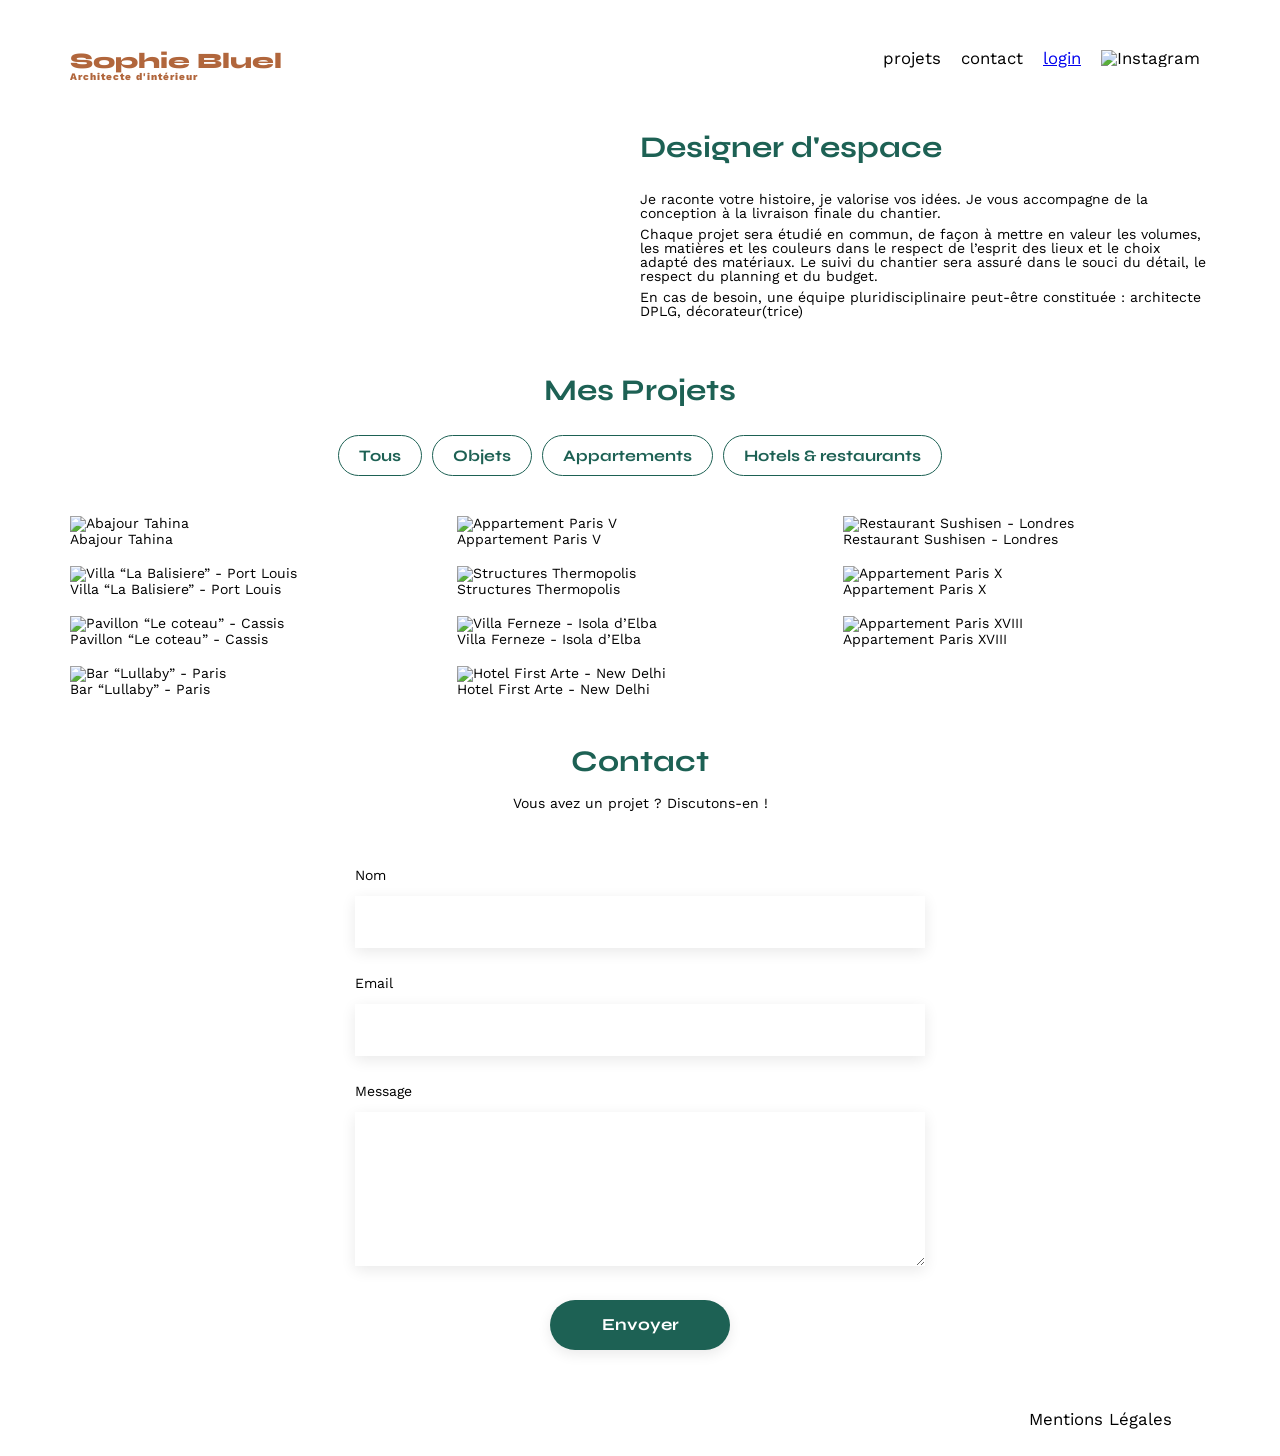
==== FrontEnd/index.html @ becefc34 "Création de la modale avec affichage des projets" ====
<!DOCTYPE html>
<html lang="fr">
<head>
	<meta charset="UTF-8">
	<title>Sophie Bluel - Architecte d'intérieur</title>
	<meta name="viewport" content="width=device-width, initial-scale=1.0">
	<link rel="preconnect" href="https://fonts.googleapis.com">
	<link rel="preconnect" href="https://fonts.gstatic.com" crossorigin>
	<link href="https://fonts.googleapis.com/css2?family=Syne:wght@700;800&family=Work+Sans&display=swap" rel="stylesheet">
	<meta name="description" content="">
	<link rel="stylesheet" href="./assets/style.css">
</head>
<body>
	<div id="edit-mode">
		<i class="fa-solid fa-pen-to-square"></i>
		Mode édition
	</div>
<header>
	<h1>Sophie Bluel <span>Architecte d'intérieur</span></h1>
	<nav>
		<ul>
			<li>projets</li>
			<li>contact</li>
			<li><a href="login.html" id="login-link">login</a></li>
			<li><img src="./assets/icons/instagram.png" alt="Instagram"></li>
		</ul>
	</nav>
</header>
<main>
	<section id="introduction">
		<figure>
			<img src="./assets/images/sophie-bluel.png" alt="">
		</figure>
		<article>
			<h2>Designer d'espace</h2>
			<p>Je raconte votre histoire, je valorise vos idées. Je vous accompagne de la conception à la livraison finale du chantier.</p>
			<p>Chaque projet sera étudié en commun, de façon à mettre en valeur les volumes, les matières et les couleurs dans le respect de l’esprit des lieux et le choix adapté des matériaux. Le suivi du chantier sera assuré dans le souci du détail, le respect du planning et du budget.</p>
			<p>En cas de besoin, une équipe pluridisciplinaire peut-être constituée : architecte DPLG, décorateur(trice)</p>
		</article>
	</section>
	<section id="portfolio">
		<div class="title-edit">
			<h2>Mes Projets</h2>
			<button id="modify-btn">✎ modifier</button>
		</div>
		<div class="filters" id="filters">
			<button id="all">Tous</button>
			<button id="objects">Objets</button>
			<button id="apartments">Appartements</button>
			<button id="hotels">Hotels & restaurants</button>
		</div>
		<div class="gallery">
			<figure>
				<img src="assets/images/abajour-tahina.png" alt="Abajour Tahina">
				<figcaption>Abajour Tahina</figcaption>
			</figure>
			<figure>
				<img src="assets/images/appartement-paris-v.png" alt="Appartement Paris V">
				<figcaption>Appartement Paris V</figcaption>
			</figure>
			<figure>
				<img src="assets/images/restaurant-sushisen-londres.png" alt="Restaurant Sushisen - Londres">
				<figcaption>Restaurant Sushisen - Londres</figcaption>
			</figure>
			<figure>
				<img src="assets/images/la-balisiere.png" alt="Villa “La Balisiere” - Port Louis">
				<figcaption>Villa “La Balisiere” - Port Louis</figcaption>
			</figure>
			<figure>
				<img src="assets/images/structures-thermopolis.png" alt="Structures Thermopolis">
				<figcaption>Structures Thermopolis</figcaption>
			</figure>
			<figure>
				<img src="assets/images/appartement-paris-x.png" alt="Appartement Paris X">
				<figcaption>Appartement Paris X</figcaption>
			</figure>
			<figure>
				<img src="assets/images/le-coteau-cassis.png" alt="Pavillon “Le coteau” - Cassis">
				<figcaption>Pavillon “Le coteau” - Cassis</figcaption>
			</figure>
			<figure>
				<img src="assets/images/villa-ferneze.png" alt="Villa Ferneze - Isola d’Elba">
				<figcaption>Villa Ferneze - Isola d’Elba</figcaption>
			</figure>
			<figure>
				<img src="assets/images/appartement-paris-xviii.png" alt="Appartement Paris XVIII">
				<figcaption>Appartement Paris XVIII</figcaption>
			</figure>
			<figure>
				<img src="assets/images/bar-lullaby-paris.png" alt="Bar “Lullaby” - Paris">
				<figcaption>Bar “Lullaby” - Paris</figcaption>
			</figure>
			<figure>
				<img src="assets/images/hotel-first-arte-new-delhi.png" alt="Hotel First Arte - New Delhi">
				<figcaption>Hotel First Arte - New Delhi</figcaption>
			</figure>
		</div>
	</section>
	<section id="contact">
		<h2>Contact</h2>
		<p>Vous avez un projet ? Discutons-en !</p>
		<form action="#" method="post">
			<label for="name">Nom</label>
			<input type="text" name="name" id="name">
			<label for="email">Email</label>
			<input type="email" name="email" id="email">
			<label for="message">Message</label>
			<textarea name="message" id="message" cols="30" rows="10"></textarea>
			<input type="submit" value="Envoyer">
		</form>
	</section>
	<div id="modal" class="modal">
		<div class="modal-content">
	
			<span id="close-modal">&times;</span>
	
			<h3>Galerie photo</h3>

      <div class="modal-gallery"></div>

      <button id="add-photo">Ajouter une photo</button>
	
		</div>
	</div>
	
</main>

<footer>
	<nav>
		<ul>
			<li>Mentions Légales</li>
		</ul>
	</nav>
</footer>
<script src="./Scripts/Script.js"></script>
</body>
</html>
---- FrontEnd/assets/style.css ----
/* http://meyerweb.com/eric/tools/css/reset/
   v2.0 | 20110126
   License: none (public domain)
*/

html, body, div, span, applet, object, iframe,
h1, h2, h3, h4, h5, h6, p, blockquote, pre,
a, abbr, acronym, address, big, cite, code,
del, dfn, em, img, ins, kbd, q, s, samp,
small, strike, strong, sub, sup, tt, var,
b, u, i, center,
dl, dt, dd, ol, ul, li,
fieldset, form, label, legend,
table, caption, tbody, tfoot, thead, tr, th, td,
article, aside, canvas, details, embed,
figure, figcaption, footer, header, hgroup,
menu, nav, output, ruby, section, summary,
time, mark, audio, video {
	margin: 0;
	padding: 0;
	border: 0;
	font-size: 100%;
	font: inherit;
	vertical-align: baseline;
}
/* HTML5 display-role reset for older browsers */
article, aside, details, figcaption, figure,
footer, header, hgroup, menu, nav, section {
	display: block;
}
body {
	line-height: 1;
}
ol, ul {
	list-style: none;
}
blockquote, q {
	quotes: none;
}
blockquote:before, blockquote:after,
q:before, q:after {
	content: '';
	content: none;
}
table {
	border-collapse: collapse;
	border-spacing: 0;
}
/** end reset css**/
body {
	max-width: 1140px;
	margin:auto;
	font-family: 'Work Sans' ;
	font-size: 14px;
}
header {
	display: flex;
	justify-content: space-between;
	margin: 50px 0
}
section {
	margin: 50px 0
}

h1{
	display: flex;
	flex-direction: column;
	font-family: 'Syne';
	font-size: 22px;
	font-weight: 800;
	color: #B1663C
}

h1 > span {
	font-family: 'Work Sans';
	font-size:10px;
	letter-spacing: 0.1em;
;
}

h2{
	font-family: 'Syne';
	font-weight: 700;
	font-size: 30px;
	color: #1D6154
}
nav ul {
	display: flex;
	align-items: center;
	list-style-type: none;

}
nav li {
	padding: 0 10px;
	font-size: 1.2em;
}

li:hover {
	color: #B1663C;
}
#introduction {
	display: flex;
	align-items: center;
}
#introduction figure {
	flex: 1
}
#introduction img {
	display: block;
	margin: auto;
	width: 80%;
}

#introduction article {
	flex: 1
}
#introduction h2 {
	margin-bottom: 1em;
}

#introduction p {
	margin-bottom: 0.5em;
}
#portfolio h2 {
	text-align: center;
	margin-bottom: 1em;
}
.gallery {
	width: 100%;
	display: grid;
	grid-template-columns: 1fr 1fr 1fr;
	grid-column-gap: 20px;
	grid-row-gap: 20px;
}

.gallery img {
	width: 100%;

}
#contact {
	width: 50%;
margin: auto;
}
#contact > * {
	text-align: center;

}
#contact h2{
	margin-bottom: 20px;
}
#contact form {
	text-align: left;
	margin-top:30px;
	display: flex;
	flex-direction: column;
}

#contact input {
	height: 50px;
	font-size: 1.2em;
	border: none;
	box-shadow: 0px 4px 14px rgba(0, 0, 0, 0.09);
}
#contact label {
	margin: 2em 0 1em 0;
}
#contact textarea {
	border: none;
	box-shadow: 0px 4px 14px rgba(0, 0, 0, 0.09);
}

input[type="submit"]{
	font-family: 'Syne';
	font-weight: 700;
	color: white;
	background-color: #1D6154;
	margin : 2em auto ;
	width: 180px;
	text-align: center;
	border-radius: 60px ;
}

footer nav ul {
	display: flex;
	justify-content: flex-end;
	margin: 2em
}
.filters {
	display: flex;
	justify-content: center;
	gap: 10px;
	margin-bottom: 40px;
}

.filters button {
	font-family: 'Syne';
	font-weight: 700;
	font-size: 16px;
	color: #1D6154;
	background-color: white;
	border: 1px solid #1D6154;
	border-radius: 60px;
	padding: 10px 20px;
	cursor: pointer;
}

.filters button:hover {
	background-color: #1D6154;
	color: white;
}

#edit-mode {
    display: none;
    background-color: black;
    color: white;
    text-align: center;
    padding: 10px;
    font-weight: bold;
}
.title-edit {
    display: flex;
    justify-content: center;
    align-items: center;
    gap: 20px;
}

#modify-btn {
    display: none;
    border: none;
    background: none;
    cursor: pointer;
}
.modal {
    display: none;
    position: fixed;
    z-index: 10;
    left: 0;
    top: 0;
    width: 100%;
    height: 100%;
    background-color: rgba(0,0,0,0.5);
}

.modal-content {
    background-color: white;
    width: 500px;
    margin: 10% auto;
    padding: 30px;
    border-radius: 10px;
    position: relative;
}

#close-modal {
    position: absolute;
    right: 20px;
    top: 15px;
    cursor: pointer;
    font-size: 25px;
}
.modal-gallery {
    display: flex;
    flex-wrap: wrap;
    gap: 15px;
    margin-top: 30px;
}

.modal-gallery img {
    width: 120px;
    height: 120px;
    object-fit: cover;
}
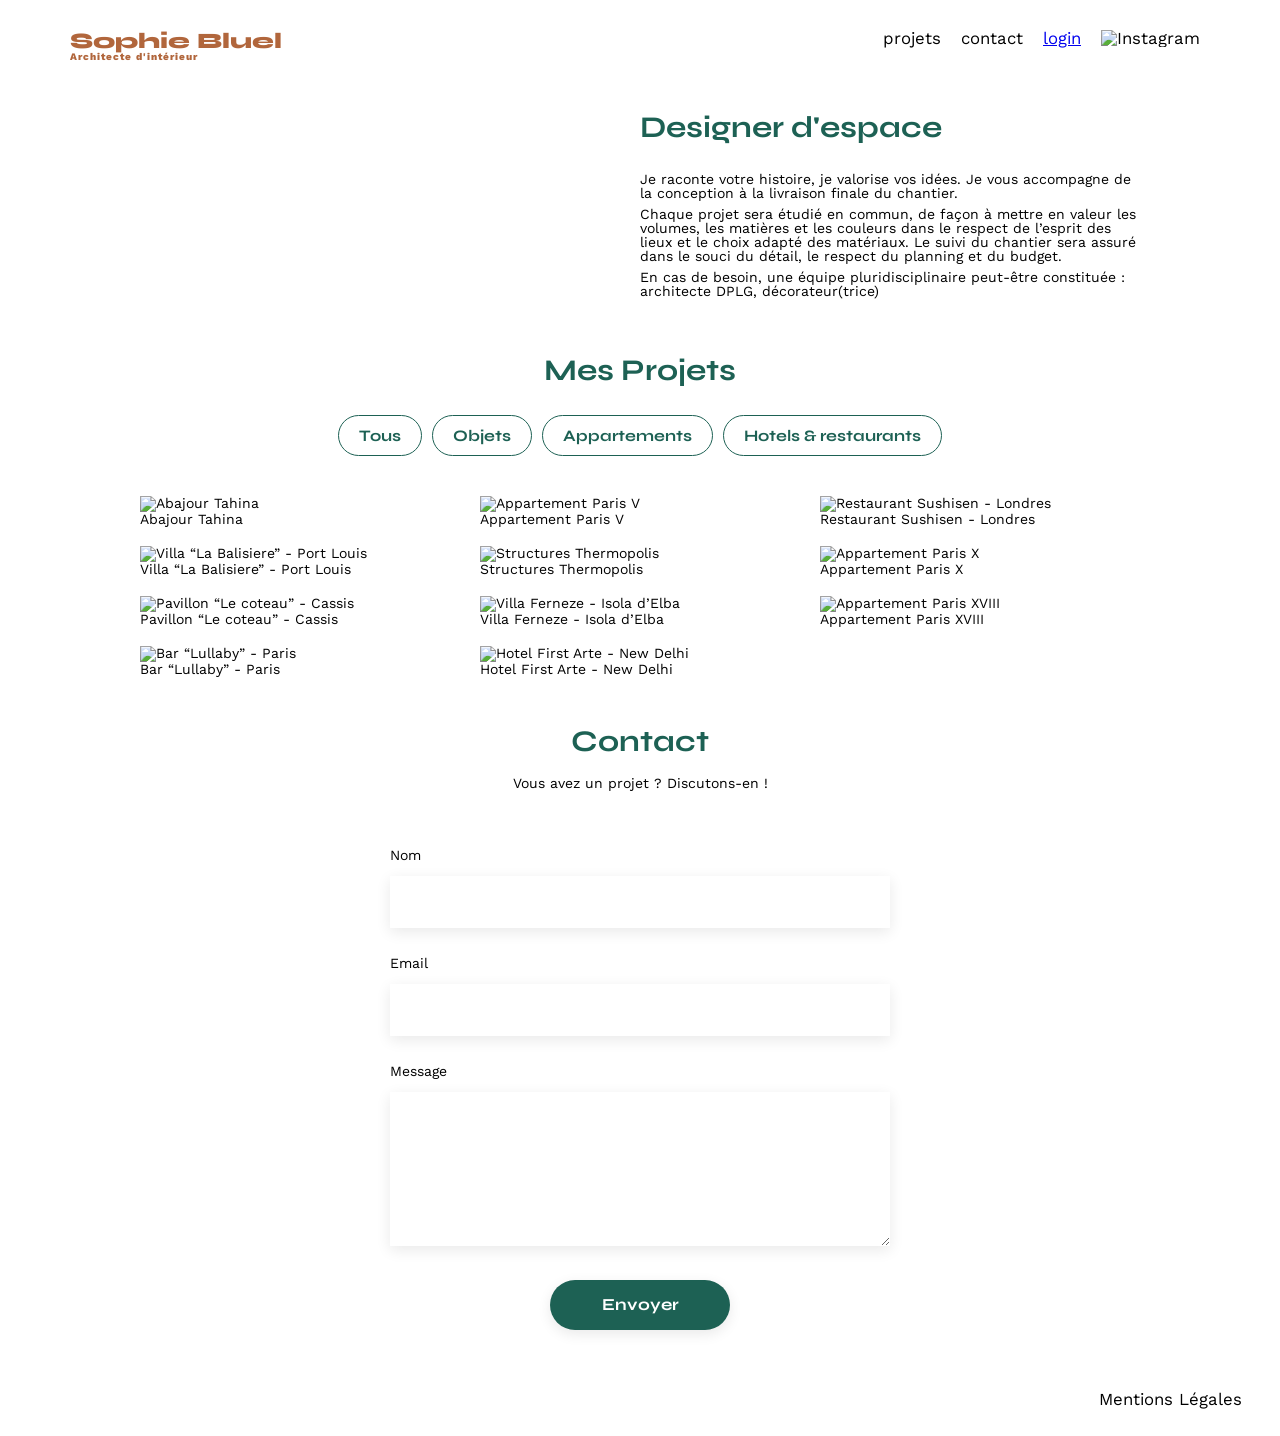
==== commit 9ffe90aa: "Sauvegarde ajustements mode edition et mise en page" ====
--- a/FrontEnd/index.html
+++ b/FrontEnd/index.html
@@ -8,6 +8,7 @@
 	<link rel="preconnect" href="https://fonts.gstatic.com" crossorigin>
 	<link href="https://fonts.googleapis.com/css2?family=Syne:wght@700;800&family=Work+Sans&display=swap" rel="stylesheet">
 	<meta name="description" content="">
+	<link rel="stylesheet" href="https://cdnjs.cloudflare.com/ajax/libs/font-awesome/6.5.1/css/all.min.css">
 	<link rel="stylesheet" href="./assets/style.css">
 </head>
 <body>
@@ -41,7 +42,7 @@
 	<section id="portfolio">
 		<div class="title-edit">
 			<h2>Mes Projets</h2>
-			<button id="modify-btn">✎ modifier</button>
+			<button id="modify-btn"><i class="fa-solid fa-pen-to-square"></i> modifier</button>
 		</div>
 		<div class="filters" id="filters">
 			<button id="all">Tous</button>
@@ -116,11 +117,66 @@
 	
 			<h3>Galerie photo</h3>
 
-      <div class="modal-gallery"></div>
+			<div class="modal-gallery"></div>
 
-      <button id="add-photo">Ajouter une photo</button>
+          <div class="separator"></div>
+
+         <button id="add-photo">Ajouter une photo</button>
+
+		</div>
+	</div>
+	<div id="add-modal" class="modal">
+
+		<div class="modal-content">
+		
+	        <span id="back-modal">←</span>
+			<span id="close-add-modal" class="close-modal">&times;</span>
+	
+			<h3>Ajout photo</h3>
+	
+			<form id="add-form">
+	
+				<div class="image-upload">
+					<img id="preview" src="" alt="Aperçu de l'image">
+
+					<i id="upload-icon" class="fa-regular fa-image"></i>
+				
+					<label id="upload-label" for="image" class="upload-button">
+						+ Ajouter photo
+					</label>
+				
+					<input
+						type="file"
+						id="image"
+						accept="image/png, image/jpeg"
+						hidden
+					>
+				
+					<p id="upload-text">jpg, png : 4mo max</p>
+				
+				</div>
+	
+				<label for="title">Titre</label>
+				<input type="text" id="title">
+	
+				<label for="category">Catégorie</label>
+				<select id="category">
+	
+					<option value="1">Objets</option>
+					<option value="2">Appartements</option>
+					<option value="3">Hôtels & restaurants</option>
+	
+				</select>
+
+				<div class="separator"></div>
+
+				<button type="submit">Valider</button>
+				
+
+			</form>
 	
 		</div>
+	
 	</div>
 	
 </main>
--- a/FrontEnd/assets/style.css
+++ b/FrontEnd/assets/style.css
@@ -48,16 +48,19 @@
 }
 /** end reset css**/
 body {
-	max-width: 1140px;
-	margin:auto;
+	margin:0;
 	font-family: 'Work Sans' ;
 	font-size: 14px;
 }
+
+
 header {
 	display: flex;
 	justify-content: space-between;
-	margin: 50px 0
-}
+    max-width: 1140px;
+	margin: 30px auto; 
+}
+
 section {
 	margin: 50px 0
 }
@@ -125,6 +128,11 @@
 	text-align: center;
 	margin-bottom: 1em;
 }
+main {
+    max-width: 1000px;
+    margin: auto;
+}
+
 .gallery {
 	width: 100%;
 	display: grid;
@@ -191,7 +199,7 @@
 	gap: 10px;
 	margin-bottom: 40px;
 }
-
+ /* les filtres d'affiche de la gallerie photos*/
 .filters button {
 	font-family: 'Syne';
 	font-weight: 700;
@@ -209,7 +217,10 @@
 	color: white;
 }
 
-#edit-mode {
+
+/* Barre noire du mode édition :
+   cachée par défaut pour les visiteurs */
+   #edit-mode {
     display: none;
     background-color: black;
     color: white;
@@ -217,6 +228,14 @@
     padding: 10px;
     font-weight: bold;
 }
+
+/* Affichage uniquement quand l'utilisateur est connecté */
+#edit-mode.active {
+    display: block;
+    margin-bottom: 30px; /* Espace entre la barre édition et le header */
+}
+
+/* le titre mode edition dans la barre noire*/
 .title-edit {
     display: flex;
     justify-content: center;
@@ -264,8 +283,267 @@
     margin-top: 30px;
 }
 
+.modal-gallery {
+    display: grid;
+    grid-template-columns: repeat(5, 1fr);
+    gap: 10px;
+    margin-top: 30px;
+}
+
+.modal-gallery figure {
+    margin: 0;
+    position: relative;
+}
+
 .modal-gallery img {
-    width: 120px;
+    width: 100%;
+    height: 80px;
+    object-fit: cover;
+}
+.modal-content {
+
+    background-color: white;
+
+    width: 630px;
+    max-width: 90%;
+
+    margin: 5% auto;
+
+    padding: 30px;
+
+    border-radius: 10px;
+
+    position: relative;
+
+    max-height: 90vh;
+    overflow-y: auto;
+
+}
+.modal-gallery figure {
+    position: relative;
+}
+
+.delete-btn {
+    position: absolute;
+    top: 5px;
+    right: 5px;
+    width: 20px;
+    height: 20px;
+    border: none;
+    border-radius: 2px;
+    background-color: black;
+    color: white;
+    cursor: pointer;
+    display: flex;
+    align-items: center;
+    justify-content: center;
+    padding: 0;
+}
+
+.delete-btn i {
+    font-size: 10px;
+}
+.close-modal {
+    position: absolute;
+    top: 20px;
+    right: 20px;
+    font-size: 24px;
+    cursor: pointer;
+}
+#back-modal {
+    position: absolute;
+    top: 20px;
+    left: 20px;
+    font-size: 24px;
+    cursor: pointer;
+}
+.image-upload {
+
+    background-color: #E8F1F6;
+    border-radius: 3px;
+
+    display: flex;
+    flex-direction: column;
+    align-items: center;
+
+    padding: 10px;
+    margin-bottom: 20px;
+
+}
+
+.image-upload i {
+
+    font-size: 45px;
+    color: #B9C5CC;
+    margin-bottom: 10px;
+
+}
+
+.upload-button {
+
+    background: #CBD6DC;
+    color: #306685;
+
+    padding: 10px 25px;
+    border-radius: 25px;
+
+    cursor: pointer;
+    font-weight: 600;
+
+    margin-bottom: 10px;
+
+}
+
+.image-upload p {
+
+    font-size: 10px;
+    color: #444;
+
+}
+#preview {
+
+    width: 100%;
     height: 120px;
-    object-fit: cover;
+
+    object-fit: contain;
+
+    display: none;
+
+}
+.modal-content {
+
+    max-height: 90vh;
+    overflow-y: auto;
+
+}
+#add-form {
+    display: flex;
+    flex-direction: column;
+	gap: 12px;
+}
+#add-form input,
+#add-form select {
+
+    width: 100%;
+    height: 40px;
+
+    box-sizing: border-box;
+
+    border: 1px solid #ccc;
+    border-radius: 3px;
+
+    padding: 0 10px;
+
+}
+.image-upload {
+
+    width: 100%;
+    box-sizing: border-box;
+
+}
+.modal-content {
+
+    background-color: white;
+
+    width: 630px;
+    max-width: 90%;
+
+    margin: 5% auto;
+
+    padding: 30px;
+
+    border-radius: 10px;
+
+    position: relative;
+
+    max-height: 90vh;
+    overflow-y: auto;
+
+}
+#add-modal h3 {
+    text-align: center;
+    margin-bottom: 20px;
+}
+
+#add-form button {
+
+    width: 240px;
+    height: 40px;
+
+    align-self: center;
+
+    margin-top: 30px;
+
+    border: none;
+    border-radius: 25px;
+
+    background-color: #1D6154;
+    color: white;
+
+    cursor: pointer;
+
+    font-weight: 600;
+
+}
+
+#add-form label {
+
+    font-weight: 600;
+
+}
+#add-form button {
+    display: block;
+    width: 240px;
+    height: 40px;
+
+    align-self: center;
+
+    margin-top: 20px;
+    margin-bottom: 10px;
+
+    cursor: pointer;
+}
+.separator {
+
+    width: 100%;
+    height: 1px;
+
+    background-color: #B3B3B3;
+
+    margin-top: 20px;
+    margin-bottom: 20px;
+
+}
+#modal h3 {
+
+    text-align: center;
+    margin-bottom: 30px;
+
+}
+#add-photo {
+
+    width: 240px;
+    height: 40px;
+
+    display: block;
+    margin: 20px auto;
+
+    border: none;
+    border-radius: 25px;
+
+    background-color: #1D6154;
+    color: white;
+
+    cursor: pointer;
+
+    font-weight: 600;
+
+}
+.title-projects {
+    display: flex;
+    align-items: center;
+    gap: 10px;
+}
+#modify-btn {
+    transform: translateY(-12px);
 }
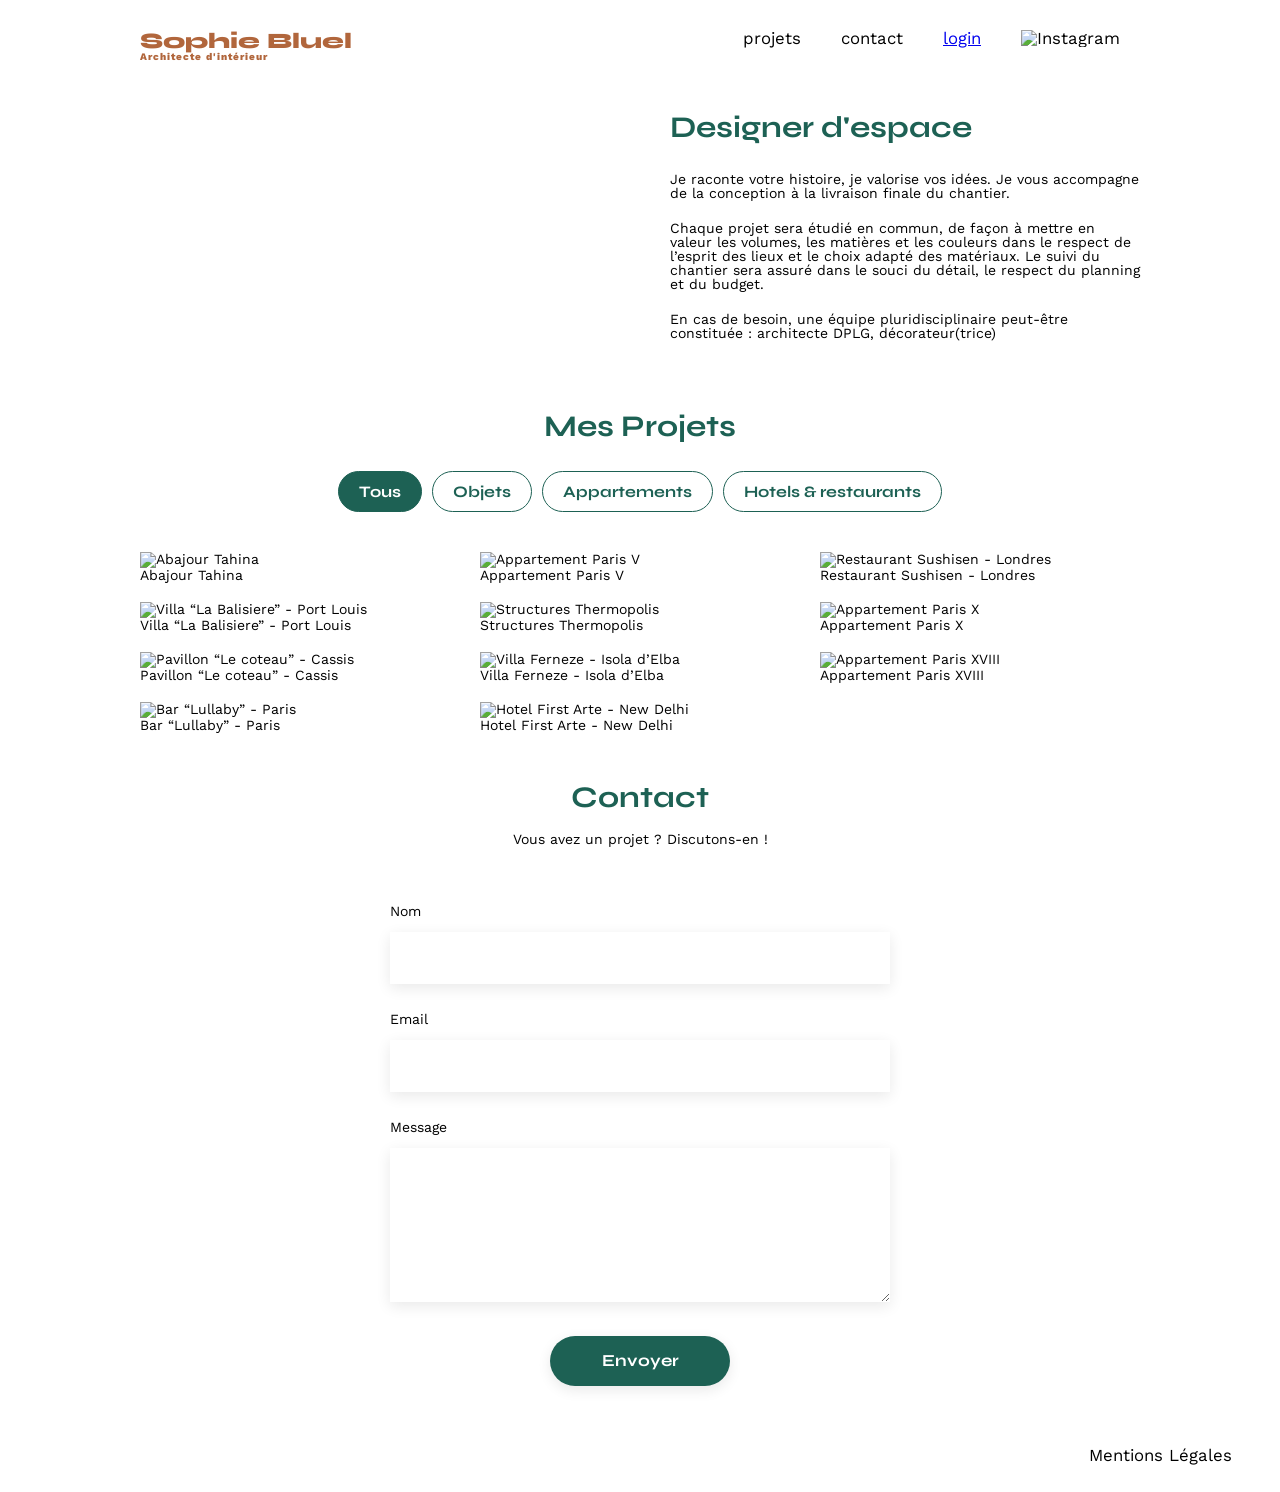
==== commit 551bdc7e: "Amélioration des modales et finalisation de l'intégration" ====
--- a/FrontEnd/index.html
+++ b/FrontEnd/index.html
@@ -161,7 +161,9 @@
 	
 				<label for="category">Catégorie</label>
 				<select id="category">
-	
+	                <!-- Aucune catégorie sélectionnée au départ -->
+                    <option value="" selected></option>
+
 					<option value="1">Objets</option>
 					<option value="2">Appartements</option>
 					<option value="3">Hôtels & restaurants</option>
@@ -170,7 +172,10 @@
 
 				<div class="separator"></div>
 
-				<button type="submit">Valider</button>
+				<!-- Bouton de validation désactivé par défaut -->
+                <button type="submit" id="validate-button" disabled>
+                    Valider
+                </button>
 				
 
 			</form>
--- a/FrontEnd/assets/style.css
+++ b/FrontEnd/assets/style.css
@@ -57,7 +57,7 @@
 header {
 	display: flex;
 	justify-content: space-between;
-    max-width: 1140px;
+    max-width: 1000px;
 	margin: 30px auto; 
 }
 
@@ -93,36 +93,43 @@
 	list-style-type: none;
 
 }
+
+/* Met en évidence la page actuellement affichée */
+nav li.active {
+    font-weight: 600;
+}
 nav li {
-	padding: 0 10px;
+	padding: 0 20px;
 	font-size: 1.2em;
 }
 
 li:hover {
 	color: #B1663C;
 }
+/* Section de présentation de Sophie */
 #introduction {
-	display: flex;
-	align-items: center;
-}
-#introduction figure {
-	flex: 1
-}
+    display: flex;
+    align-items: center;
+    gap: 60px;
+}
+
+/* La photo et le texte occupent chacun une moitié */
+#introduction figure,
+#introduction article {
+    flex: 1;
+}
+
+/* La photo remplit toute sa colonne */
 #introduction img {
-	display: block;
-	margin: auto;
-	width: 80%;
-}
-
-#introduction article {
-	flex: 1
+    display: block;
+    width: 100%;
 }
 #introduction h2 {
 	margin-bottom: 1em;
 }
 
 #introduction p {
-	margin-bottom: 0.5em;
+	margin-bottom: 1.5em;
 }
 #portfolio h2 {
 	text-align: center;
@@ -218,6 +225,12 @@
 }
 
 
+/* Garde le bouton sélectionné en vert */
+.filters button.active {
+	background-color: #1D6154;
+	color: white;
+}
+
 /* Barre noire du mode édition :
    cachée par défaut pour les visiteurs */
    #edit-mode {
@@ -421,20 +434,26 @@
     flex-direction: column;
 	gap: 12px;
 }
-#add-form input,
-#add-form select {
-
-    width: 100%;
-    height: 40px;
-
-    box-sizing: border-box;
-
-    border: 1px solid #ccc;
-    border-radius: 3px;
-
-    padding: 0 10px;
-
-}
+   #add-form input,
+   #add-form select {
+   
+       width: 100%;
+       height: 40px;
+   
+       box-sizing: border-box;
+   
+       border: none; /* Supprime la bordure noire */
+       border-radius: 0;
+   
+       padding: 0 10px;
+   
+       background-color: white;
+   
+       /* Ombre légère comme sur la maquette */
+       box-shadow: 0 4px 14px rgba(0, 0, 0, 0.09);
+   
+       outline: none;
+   }
 .image-upload {
 
     width: 100%;
@@ -450,7 +469,8 @@
 
     margin: 5% auto;
 
-    padding: 30px;
+    padding: 30px 90px;
+    box-sizing: border-box;
 
     border-radius: 10px;
 
@@ -539,6 +559,30 @@
     font-weight: 600;
 
 }
+/* Apparence générale du bouton Valider */
+#validate-button {
+    width: 240px;
+    height: 40px;
+    display: block;
+    margin: 20px auto;
+    border: none;
+    border-radius: 25px;
+    color: white;
+    font-weight: 600;
+}
+
+/* Bouton neutre lorsque le formulaire est incomplet */
+#validate-button:disabled {
+    background-color: #A7A7A7;
+    cursor: not-allowed;
+}
+
+/* Bouton vert lorsque le formulaire est complet */
+#validate-button:not(:disabled) {
+    background-color: #1D6154;
+    cursor: pointer;
+}
+
 .title-projects {
     display: flex;
     align-items: center;
@@ -546,4 +590,63 @@
 }
 #modify-btn {
     transform: translateY(-12px);
+}
+
+/* Mise en page du formulaire de connexion */
+#login-form {
+    display: flex;
+    flex-direction: column;
+    width: 380px;
+    margin: 0 auto;
+}
+#login-form label {
+    margin-bottom: 8px;
+    font-weight: 500;
+}
+
+/* Ajoute un espace sous les champs Email et Mot de passe */
+#login-form input[type="email"],
+#login-form input[type="password"] {
+    margin-bottom: 10px;
+}
+
+/* Ajoute un espace plus petit sous le bouton */
+#login-form input[type="submit"] {
+    margin-bottom: 5px;
+    width: 180px;          /* Largeur du bouton */
+    height: 30px;
+    box-shadow: none;
+    border: none;
+}
+/* Centre la section de connexion dans la largeur du main */
+#login {
+    width: 380px;       /* Largeur du bloc titre + formulaire */
+    margin: 100px auto 0; /* Espace en haut, puis centrage horizontal */
+}
+
+/* Centre uniquement le titre au-dessus du formulaire */
+#login h2 {
+    font-size: 20px;
+    text-align: center;
+    margin-bottom: 25px; /* Espace entre le titre et le formulaire */
+}
+
+/* Style des champs de saisie de la page de connexion */
+#login-form input[type="email"],
+#login-form input[type="password"] {
+    height: 40px; /* Donne une hauteur proche de la maquette */
+    border: none; /* Supprime les lignes noires autour des champs */
+    background-color: white; /* Conserve le fond blanc */
+    box-shadow: 0 4px 14px rgba(0, 0, 0, 0.1); /* Ajoute l’ombre légère visible sur la maquette */
+    padding: 0 15px; /* Évite que le texte touche les bords */
+    outline: none; /* Supprime le contour noir au clic */
+}
+
+/* Style du lien de réinitialisation du mot de passe */
+#login-form a {
+    margin-top: 10px;          /* Ajoute un espace entre le bouton et le lien */
+    text-align: center;        /* Centre le lien sous le bouton */
+    color: #3D3D3D;            /* Couleur identique à la maquette */
+    font-size: 14px;           /* Taille du texte */
+    text-decoration: underline; /* Le lien reste souligné */
 }
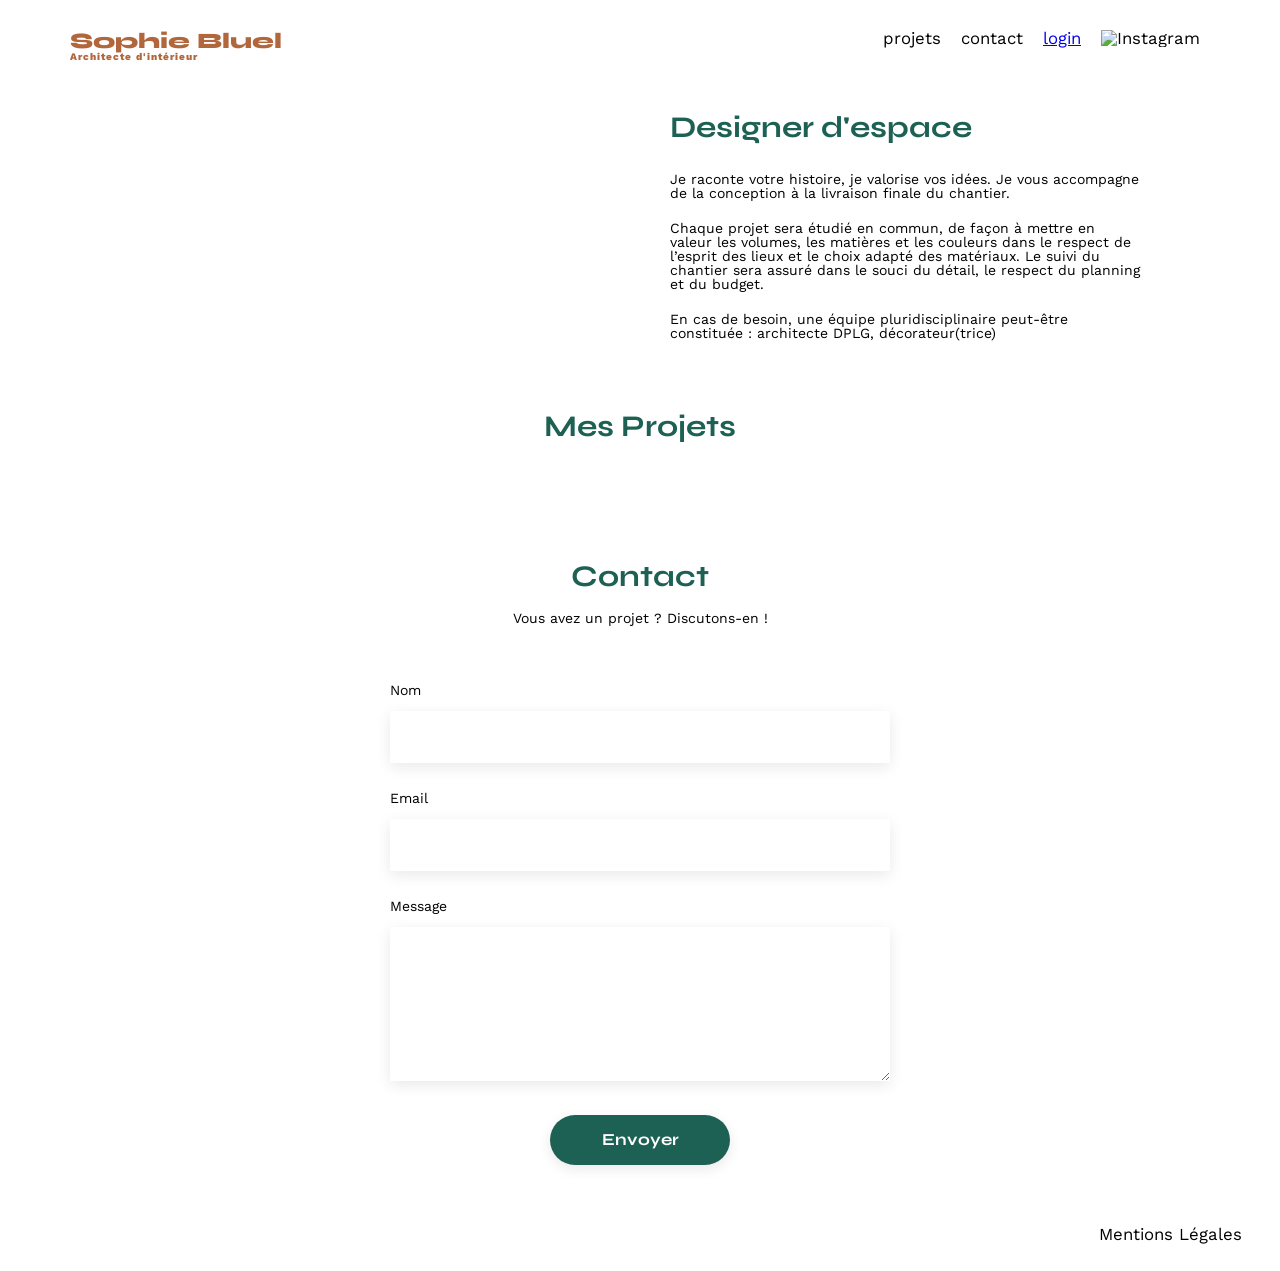
==== commit d55e2bc7: "Generate filters and category options dynamically" ====
--- a/FrontEnd/index.html
+++ b/FrontEnd/index.html
@@ -44,58 +44,9 @@
 			<h2>Mes Projets</h2>
 			<button id="modify-btn"><i class="fa-solid fa-pen-to-square"></i> modifier</button>
 		</div>
-		<div class="filters" id="filters">
-			<button id="all">Tous</button>
-			<button id="objects">Objets</button>
-			<button id="apartments">Appartements</button>
-			<button id="hotels">Hotels & restaurants</button>
-		</div>
-		<div class="gallery">
-			<figure>
-				<img src="assets/images/abajour-tahina.png" alt="Abajour Tahina">
-				<figcaption>Abajour Tahina</figcaption>
-			</figure>
-			<figure>
-				<img src="assets/images/appartement-paris-v.png" alt="Appartement Paris V">
-				<figcaption>Appartement Paris V</figcaption>
-			</figure>
-			<figure>
-				<img src="assets/images/restaurant-sushisen-londres.png" alt="Restaurant Sushisen - Londres">
-				<figcaption>Restaurant Sushisen - Londres</figcaption>
-			</figure>
-			<figure>
-				<img src="assets/images/la-balisiere.png" alt="Villa “La Balisiere” - Port Louis">
-				<figcaption>Villa “La Balisiere” - Port Louis</figcaption>
-			</figure>
-			<figure>
-				<img src="assets/images/structures-thermopolis.png" alt="Structures Thermopolis">
-				<figcaption>Structures Thermopolis</figcaption>
-			</figure>
-			<figure>
-				<img src="assets/images/appartement-paris-x.png" alt="Appartement Paris X">
-				<figcaption>Appartement Paris X</figcaption>
-			</figure>
-			<figure>
-				<img src="assets/images/le-coteau-cassis.png" alt="Pavillon “Le coteau” - Cassis">
-				<figcaption>Pavillon “Le coteau” - Cassis</figcaption>
-			</figure>
-			<figure>
-				<img src="assets/images/villa-ferneze.png" alt="Villa Ferneze - Isola d’Elba">
-				<figcaption>Villa Ferneze - Isola d’Elba</figcaption>
-			</figure>
-			<figure>
-				<img src="assets/images/appartement-paris-xviii.png" alt="Appartement Paris XVIII">
-				<figcaption>Appartement Paris XVIII</figcaption>
-			</figure>
-			<figure>
-				<img src="assets/images/bar-lullaby-paris.png" alt="Bar “Lullaby” - Paris">
-				<figcaption>Bar “Lullaby” - Paris</figcaption>
-			</figure>
-			<figure>
-				<img src="assets/images/hotel-first-arte-new-delhi.png" alt="Hotel First Arte - New Delhi">
-				<figcaption>Hotel First Arte - New Delhi</figcaption>
-			</figure>
-		</div>
+		<!-- les boutons de filtres seront créés dynamiquement en JavaScript -->
+        <div class="filters" id="filters"></div>
+		<div class="gallery"></div>
 	</section>
 	<section id="contact">
 		<h2>Contact</h2>
@@ -160,15 +111,7 @@
 				<input type="text" id="title">
 	
 				<label for="category">Catégorie</label>
-				<select id="category">
-	                <!-- Aucune catégorie sélectionnée au départ -->
-                    <option value="" selected></option>
-
-					<option value="1">Objets</option>
-					<option value="2">Appartements</option>
-					<option value="3">Hôtels & restaurants</option>
-	
-				</select>
+				<select id="category"></select>
 
 				<div class="separator"></div>
 
--- a/FrontEnd/assets/style.css
+++ b/FrontEnd/assets/style.css
@@ -57,7 +57,7 @@
 header {
 	display: flex;
 	justify-content: space-between;
-    max-width: 1000px;
+    max-width: 1140px;
 	margin: 30px auto; 
 }
 
@@ -98,9 +98,10 @@
 nav li.active {
     font-weight: 600;
 }
+
 nav li {
-	padding: 0 20px;
-	font-size: 1.2em;
+    padding: 0 10px; /* Réduit l’espace entre les éléments du menu */
+    font-size: 1.2em;  /* Remet une taille de texte plus proche de la maquette */
 }
 
 li:hover {
@@ -112,6 +113,7 @@
     align-items: center;
     gap: 60px;
 }
+
 
 /* La photo et le texte occupent chacun une moitié */
 #introduction figure,
@@ -301,6 +303,7 @@
     grid-template-columns: repeat(5, 1fr);
     gap: 10px;
     margin-top: 30px;
+    margin-bottom: 50px;
 }
 
 .modal-gallery figure {
@@ -320,7 +323,7 @@
     width: 630px;
     max-width: 90%;
 
-    margin: 5% auto;
+    margin: 2% auto;
 
     padding: 30px;
 
@@ -328,8 +331,9 @@
 
     position: relative;
 
-    max-height: 90vh;
-    overflow-y: auto;
+    max-height: none;   /* Retire la limite de hauteur */
+    overflow-y: visible; /* Supprime la barre de défilement interne */
+    
 
 }
 .modal-gallery figure {
@@ -386,7 +390,7 @@
 
 .image-upload i {
 
-    font-size: 45px;
+    font-size: 30px;
     color: #B9C5CC;
     margin-bottom: 10px;
 
@@ -397,7 +401,7 @@
     background: #CBD6DC;
     color: #306685;
 
-    padding: 10px 25px;
+    padding: 10px 20px;
     border-radius: 25px;
 
     cursor: pointer;
@@ -425,8 +429,8 @@
 }
 .modal-content {
 
-    max-height: 90vh;
-    overflow-y: auto;
+    max-height: none;      /* La modale n’a plus de hauteur maximale */
+    overflow-y: visible;  /* Supprime la barre de défilement interne */
 
 }
 #add-form {
@@ -476,18 +480,15 @@
 
     position: relative;
 
-    max-height: 90vh;
-    overflow-y: auto;
-
-}
-#add-modal h3 {
-    text-align: center;
-    margin-bottom: 20px;
-}
+    max-height: none;      /* La modale n’a plus de hauteur maximale */
+    overflow-y: visible;  /* Supprime la barre de défilement interne */
+
+}
+
 
 #add-form button {
 
-    width: 240px;
+    width: 200px;
     height: 40px;
 
     align-self: center;
@@ -513,40 +514,46 @@
 }
 #add-form button {
     display: block;
-    width: 240px;
-    height: 40px;
+    width: 200px;
+    height: 30px;
 
     align-self: center;
+
+    margin-top: 10px;
+    margin-bottom: 20px;
+
+    cursor: pointer;
+}
+.separator {
+
+    width: 100%;
+    height: 1px;
+
+    background-color: #B3B3B3;
 
     margin-top: 20px;
     margin-bottom: 10px;
 
-    cursor: pointer;
-}
-.separator {
-
-    width: 100%;
-    height: 1px;
-
-    background-color: #B3B3B3;
-
-    margin-top: 20px;
-    margin-bottom: 20px;
-
-}
-#modal h3 {
-
-    text-align: center;
-    margin-bottom: 30px;
-
-}
+}
+
+   #modal h3,
+   #add-modal h3 {
+   
+       text-align: center;
+   
+       font-size: 22px;      /* Taille proche de la maquette */
+       font-weight: 400;      /* Police normale comme sur Figma */
+   
+       margin-bottom: 30px;
+   
+   }
 #add-photo {
 
-    width: 240px;
-    height: 40px;
+    width: 200px;
+    height: 30px;
 
     display: block;
-    margin: 20px auto;
+    margin: 30px auto;
 
     border: none;
     border-radius: 25px;
@@ -609,7 +616,17 @@
 #login-form input[type="password"] {
     margin-bottom: 10px;
 }
-
+#error-message{
+
+    color: red;
+
+    font-size: 14px;
+
+    text-align: center;
+
+    margin: 10px 0;
+
+}
 /* Ajoute un espace plus petit sous le bouton */
 #login-form input[type="submit"] {
     margin-bottom: 5px;
